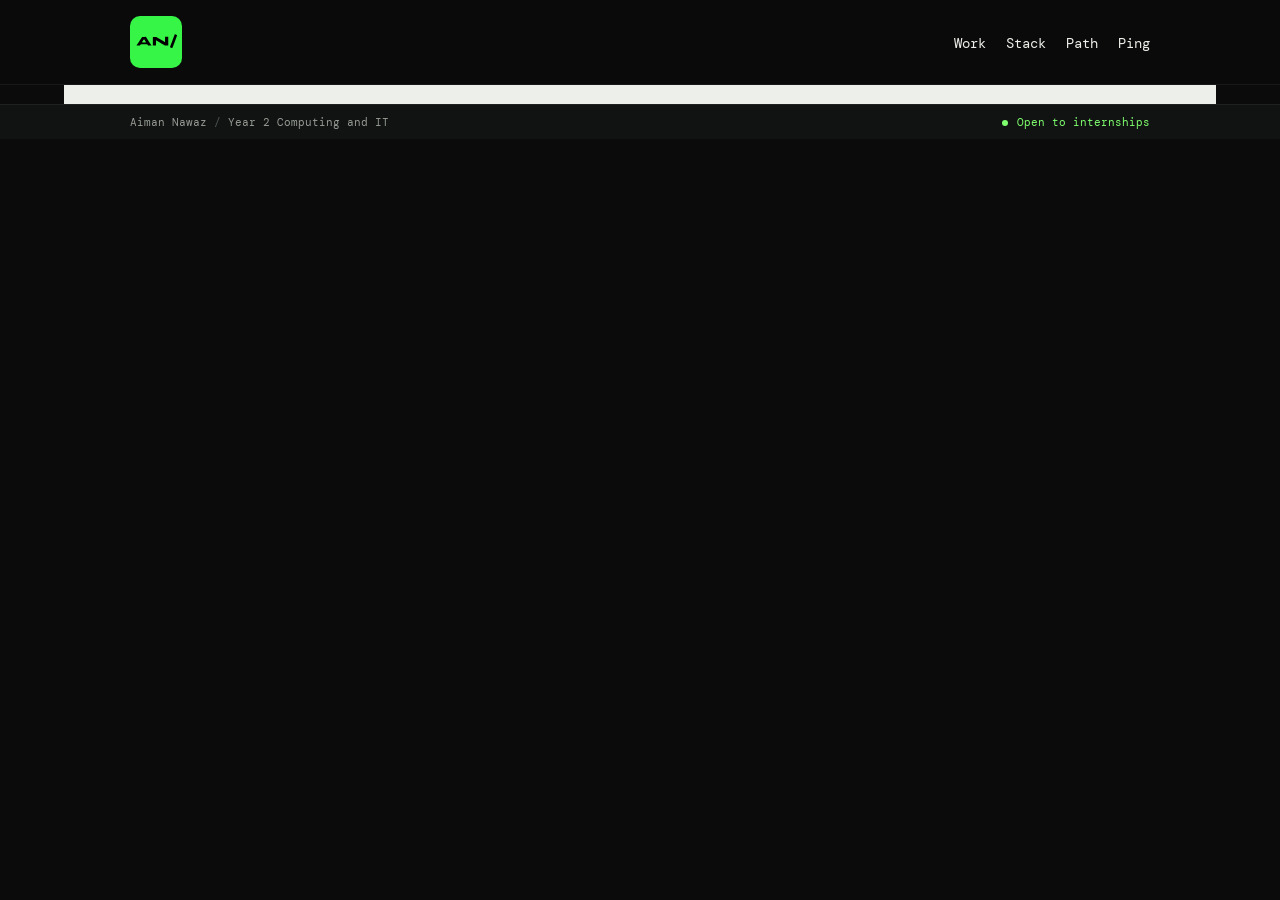
==== index.html @ c7133b9f "Corrected index footer information" ====
<!-- This is my main HTML file for my digital portfolio. I 
will be adding various sections and content to showcase my 
work and skills as a web developer. -->

<!DOCTYPE html>
<html lang="en">
<head>
    <meta charset="UTF-8">
    <meta name="viewport" content="width=device-width, initial-scale=1.0">
    <meta name="language" content="English">
    <title>Aiman's Portfolio</title>

    <!-- Link to the CSS file -->
    <link rel="stylesheet" href="css/style.css">

    <!-- Link to the favicon -->
    <link rel="icon" type="image/x-icon" href="images/favicon.ico">

    <!-- Link to the Google Fonts (Syne)-->
    <link rel="preconnect" href="https://fonts.googleapis.com">
    <link rel="preconnect" href="https://fonts.gstatic.com" crossorigin>
    <link href="https://fonts.googleapis.com/css2?family=Syne:wght@400..800&display=swap" rel="stylesheet">

    <link rel="preconnect" href="https://fonts.googleapis.com">
    <link rel="preconnect" href="https://fonts.gstatic.com" crossorigin>
    <link href="https://fonts.googleapis.com/css2?family=DM+Mono:ital,wght@0,300;0,400;0,500;1,300;1,400;1,500&family=Syne:wght@400..800&display=swap" rel="stylesheet">

    <link rel="preconnect" href="https://fonts.googleapis.com">
    <link rel="preconnect" href="https://fonts.gstatic.com" crossorigin>
    <link href="https://fonts.googleapis.com/css2?family=IBM+Plex+Sans:ital,wght@0,100..700;1,100..700&display=swap" rel="stylesheet">

</head>

<!--The body of the project starts from here-->
<body>

    <section class="background-design">
     <!--This includes the background design-->
    </section>

    <header>
        <nav>
            <img class="logo" src="images/logo.svg" alt="logo">
            <ul class="nav-links">
                <li><a href="#">Work</a></li>
                <li><a href="#">Stack</a></li>
                <li><a href="#">Path</a></li>
                <li><a href="#">Ping</a></li>
            </ul>
        </nav>
    </header>


    <div class="content-box">
h
        <main>
            <article>
                <section>

                </section>
            </article>
        </main>
    </div>

    <footer class="footer-main">
        <p class="footer-text">Aiman Nawaz <span class="separator">/</span> Year 2 Computing and IT </p>
        <span class="footer-status">
             <span class="footer-dot"></span>
             Open to internships
        </span>
    </footer>

</body>

</html>
---- css/style.css ----
/*This is my main CSS file for my digital portfolio. I will be adding 
various styles and layouts to enhance the visual appeal of my portfolio 
website. */

body{
    margin: 0;
    font-family: "Syne", sans-serif;
    font-optical-sizing: auto;
    font-weight: bold;
    font-style: normal;
    background-color: #0A0B0A;
    color: #EDEFEA;
}

/* -- The below content is for navigation bar -- */
header{
    position: sticky;
    top: 0;
    z-index: 10;
}

nav{
    display: flex;
    justify-content: space-between;
    align-items: center;
    padding: 16px 130px;
    background-color: rgba(10, 11, 10, 0.6);
    backdrop-filter: blur(12px);
    border-bottom: 1px solid rgba(255, 255, 255, 0.06);
}
.logo{
    width: 52px;
    border-radius: 10px;
}
.nav-links{
    display: flex;
    justify-content: center;
    gap: 20px;
    list-style: none;
    margin: 0;
    padding: 0;
}
.nav-links a{
    text-decoration: none;
    color: #EDEFEA;
    font-family: "DM Mono", monospace;
    font-size: 14px;
    font-weight: 400;
    transition: color 0.2s ease;
}
.nav-links a:active{
    color: #7FFF6E;
}



/* -- The below content is for background grid design -- */
.background-design{
    position: fixed;
    inset: 0;
    z-index: -1;
    pointer-events: none;
    background-image:
        radial-gradient(transparent 55%),
        linear-gradient(to bottom, rgba(255, 255, 255, 0.04) 1px, transparent 1px),
        linear-gradient(to right, rgba(255, 255, 255, 0.04) 1px, transparent 1px);
    background-size: 100% 100%, 48px 48px, 48px 48px;
}

/* -- Below code is for the content box -- */
.content-box {
    max-width: 1152px;
    margin: 0 auto;
    background-color: #EDEFEA;
}

/* --The Maintenance Page content is below this -- */

body.maintenance-page{
    min-height: 100vh;
    display: flex;
    flex-direction: column;
}

.main-box {
    padding: 20px;
    margin: 100px auto;
    line-height: 1;
    width: 100%;
    max-width: 640px;
    box-sizing: border-box;
}
.badge-pill {
    color: #E3C77E;
    background: rgba(227,199,126,.08);
    border: 1px solid rgba(227,199,126,.08);
    border-radius: 999px;
    padding: 0 12px;
    height: 30px;
    font-family: "DM Mono", monospace;
    font-weight: 12;
    font-size: 12px;
    display: inline-flex;
    justify-content: center;
    align-items: center;
}
.badge-dot {
    width: 10px;
    height: 10px;
    border-radius: 50%;
    background-color: #E3C77E;
    margin-right: 8px;
}
.maintenance-message {
    font-size: clamp(40px, 8vw, 80px);
    font-weight: 800;
    margin-bottom: 10px;
    margin-top: 10px;
}
.message-paragraph {
    font-size: 21px;
    opacity: 0.9;
    margin-bottom: 30px;
    font-family: "IBM Plex Sans", sans-serif;
    font-weight: 400;
    font-style: normal;
    max-width: 520px;
}

.maintenance-terminal{
    background-color: #111312;
    border: 1px solid #2A2D2B;
    border-radius: 16px;
    font-family: "DM Mono", monospace;
    font-size: 14px;
    font-weight: 400;
    line-height: 1.5;
}
.maintenance-terminal-top{
    display: flex;
    padding: 12px 16px;
    align-items: center;
    gap: 10px;
    color: #959B94;
}

.circle-terminal-btns{
    display: flex;
}
.circle-left{
    width: 10px;
    height: 10px;
    border-radius: 50%;
    background-color: #959B94;
    margin-left: 1px;
}
.circle-center{
    width: 10px;
    height: 10px;
    border-radius: 50%;
    background-color: #959B94;
    margin-left: 8px;
}
.circle-right{
    width: 10px;
    height: 10px;
    border-radius: 50%;
    background-color: #E3C77E;
    margin-left: 8px;
}
.maintenance-terminal-body{
    padding: 14px 16px;
    border-top: 1px solid #2A2D2B;
    line-height: 1.7;
    overflow-x: auto;
    white-space: nowrap;
}
span.green{
    color: #7FFF6E;
}
span.amber{
    color: #E3C77E;
}
span.links-title{
    display: flex;
    padding: 20px 0;
    font-weight: normal;
    font-size: 12px;
    color: #959B94;
}
.links {
    display: flex;
    flex-wrap: wrap;
    gap: 5px;
    padding: 0;
    font-family: "IBM Plex Sans", sans-serif;
    font-weight: 250;
    font-style: normal;
    max-width: 520px;
}
.btn {
    display: flex;
    align-items: center;
    text-decoration: none;
    color: white;
    border: 1px solid #343A35;
    padding: 12px 22px;
    border-radius: 8px;
    transition: all 0.3s ease;
}
.email-btn {
    text-decoration: none;
    background-color: #7FFF6E;
    color: #111312;
    border: 1px solid #343A35;
    padding: 19px 25px;
    border-radius: 8px;
    transition: all 0.3s ease;
    font-weight: bold;
}
.btn:hover {
    color: #7FFF6E;
}



/* -- The below script is for footer -- */
.footer-main{
    display: flex;
    justify-content: space-between;
    align-items: center;
    background-color: #111312;
    color: #959B94;
    padding: 2px 130px;
    height: auto;
    min-height: 30px;
    margin-top: auto;
    border-top: 1px solid rgba(255, 255, 255, 0.06)
}
.footer-text{
    font-size: 11px;
    font-family: "DM Mono", sans-serif;
    font-weight: normal;
    margin: 0;
    white-space: nowrap;
}
span.separator{
    color: #4D544E;
}
span.footer-status{
    color: #7FFF6E;
    font-size: 11px;
    font-family: "DM Mono", sans-serif;
    font-weight: normal;
    white-space: nowrap;
}
span.footer-dot{
    display: inline-block;
    width: 6px;
    height: 6px;
    border-radius: 50%;
    background-color: #7FFF6E;
    margin-right: 2px;
}

span.footer-maintenance-status{
    color: #E3C77E;
    font-size: 11px;
    font-family: "DM Mono", sans-serif;
    font-weight: normal;
    white-space: nowrap;
}
span.footer-maintenance-dot{
    display: inline-block;
    width: 6px;
    height: 6px;
    border-radius: 50%;
    background-color: #E3C77E;
    margin-right: 2px;
}



/* -- Tablet -- */
@media (max-width: 900px){
    nav,
    .footer-main{
        padding-left: 40px;
        padding-right: 40px;
    }
}

/* -- Mobile -- */
@media (max-width: 600px){
    nav{
        padding-left: 20px;
        padding-right: 20px;
    }
    .footer-main{
        padding: 10px 20px;
        gap: 12px;
    }
    .main-box{
        padding: 20px;
    }
    .message-paragraph{
        font-size: 17px;
    }
    body.maintenance-page{
        margin: 0;
        padding: 0;
    }
}
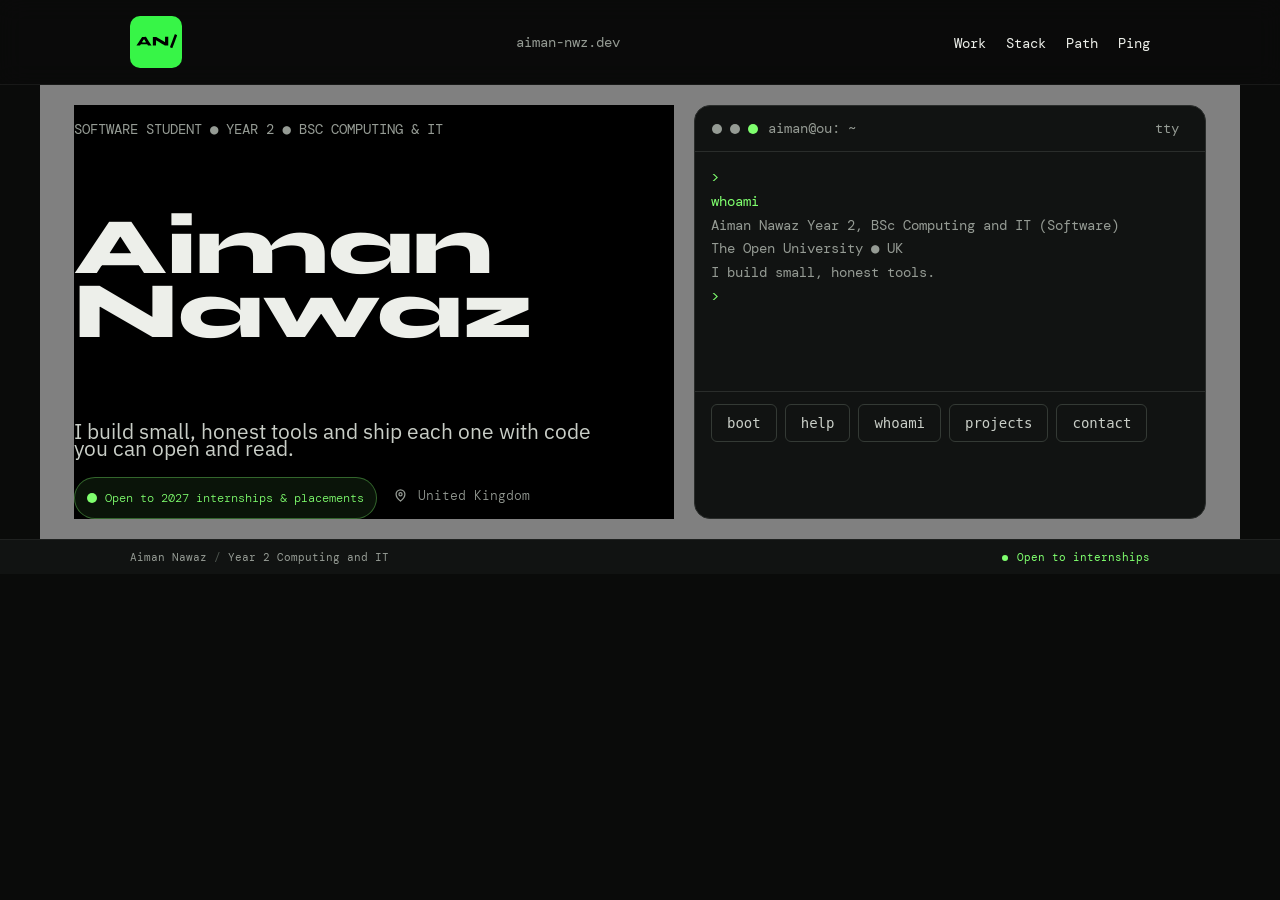
==== commit f86dbbd5: "added new features in index page" ====
--- a/index.html
+++ b/index.html
@@ -41,6 +41,7 @@
     <header>
         <nav>
             <img class="logo" src="images/logo.svg" alt="logo">
+            <span class="site-name">aiman-nwz.dev</span>
             <ul class="nav-links">
                 <li><a href="#">Work</a></li>
                 <li><a href="#">Stack</a></li>
@@ -52,12 +53,55 @@
 
 
     <div class="content-box">
-h
         <main>
             <article>
-                <section>
 
+                <section class="main-information">
+                    <h4>SOFTWARE STUDENT &#9679; YEAR 2 &#9679; BSC COMPUTING & IT</h4>
+                    <h1>Aiman Nawaz</h1>
+                    <p>I build small, honest tools and ship each one with code you can open and read.</p>
+
+                    <div class="index-message-card">
+                        <div class="index-badge-pill">
+                            <span class="index-badge-dot"></span>
+                            Open to 2027 internships & placements
+                        </div>
+                        <div class="index-location">
+                            <img src="images/location.svg" alt="location" width="15" height="15"> United Kingdom
+                        </div>
+                    </div>
                 </section>
+
+
+                <section class="index-terminal">
+                    <div class="index-terminal-top">
+                        <div class="circle-terminal-btns">
+                            <span class="circle-left"></span>
+                            <span class="circle-center"></span>
+                            <span class="circle-green-right"></span>
+                        </div>
+                        <span class="terminal title">aiman@ou: ~</span>
+                        <span class="terminal-text-right">tty </span>
+                    </div>
+                    <div class="index-terminal-body">
+                        <span class="green">> </span><br>
+                        <span class="green">whoami<br></span>
+                        Aiman Nawaz
+                        Year 2, BSc Computing and IT (Software)<br>
+                        The Open University &#9679; UK<br>
+                        I build small, honest tools.<br>
+                        <span class="green">> </span><br>
+                    </div>
+                    <div class="index-terminal-bottom">
+                        <div class="terminal-bottom-btns">
+                            <button class="terminal-button">boot</button>
+                            <button class="terminal-button">help</button>
+                            <button class="terminal-button">whoami</button>
+                            <button class="terminal-button">projects</button>
+                            <button class="terminal-button">contact</button>
+                        </div>
+                </section>
+
             </article>
         </main>
     </div>
--- a/css/style.css
+++ b/css/style.css
@@ -31,6 +31,14 @@
 .logo{
     width: 52px;
     border-radius: 10px;
+}
+span.site-name{
+    padding-left: 0;
+    margin: 0;
+    font-family: "DM Mono", monospace;
+    font-size: 14px;
+    font-weight: 400;
+    color: #959B94;
 }
 .nav-links{
     display: flex;
@@ -67,12 +75,168 @@
     background-size: 100% 100%, 48px 48px, 48px 48px;
 }
 
-/* -- Below code is for the content box -- */
+/* -- Below code is for the index page -- */
 .content-box {
+    display: flex;
+    flex-direction: row;
     max-width: 1152px;
+    padding: 10px 24px;
     margin: 0 auto;
-    background-color: #EDEFEA;
-}
+    background-color: grey;
+}
+article{
+    display: flex;
+    padding: 10px;
+    gap: 20px;
+}
+.main-information{
+    display: inline-block;
+    background-color: black;
+    line-height: 0.8;
+    max-width: 600px;
+}
+.main-information h4{
+    font-family: "DM Mono", monospace;
+    font-size: 14px;
+    font-weight: 400;
+    color: #959B94;
+}
+.main-information h1{
+    font-family: "Syne", sans-serif;
+    font-optical-sizing: auto;
+    font-size: 80px;
+    font-weight: 800;
+    gap: 2px;
+    color: #EDEFEA;
+}
+.main-information p{
+    font-family: "IBM Plex Sans", sans-serif;
+    font-size: 21px;
+    font-weight: 400;
+    max-width: 520px;
+    color: #C9CEC7;
+}
+.index-badge-pill {
+    color: #7FFF6E;
+    background: rgba(127,255,110,.08);
+    border: 1px solid rgba(127,255,110,.35);
+    border-radius: 999px;
+    padding: 5px 12px;
+    height: 30px;
+    font-family: "DM Mono", monospace;
+    font-weight: 12;
+    font-size: 12px;
+    display: inline-flex;
+    justify-content: center;
+    align-items: center;
+}
+.index-badge-dot {
+    width: 10px;
+    height: 10px;
+    border-radius: 50%;
+    background-color: #7FFF6E;
+    margin-right: 8px;
+}
+.index-location{
+    color: #959B94;
+    font-family: "DM Mono", monospace;
+    padding: 0 12px;
+    font-weight: 12;
+    font-size: 13px;
+    display: inline-flex;
+    justify-content: center;
+    align-items: center;
+    gap: 10px;
+}
+
+
+
+/* Right hand Terminal code*/
+.index-terminal{
+    display: inline-block;
+    background-color: #111312;
+    border: 1px solid #2A2D2B;
+    border-radius: 16px;
+    font-family: "DM Mono", monospace;
+    font-size: 14px;
+    font-weight: 400;
+    line-height: 1.5;
+    width: 650px;
+}
+.index-terminal-top{
+    display: flex;
+    padding: 12px 16px;
+    align-items: center;
+    gap: 10px;
+    color: #959B94;
+}
+span.terminal-text-right{
+    display: flex;
+    padding: 0 10px;
+    margin-left: auto;
+    white-space: nowrap;
+}
+.circle-terminal-btns{
+    display: flex;
+}
+.circle-left{
+    width: 10px;
+    height: 10px;
+    border-radius: 50%;
+    background-color: #959B94;
+    margin-left: 1px;
+}
+.circle-center{
+    width: 10px;
+    height: 10px;
+    border-radius: 50%;
+    background-color: #959B94;
+    margin-left: 8px;
+}
+.circle-green-right{
+    width: 10px;
+    height: 10px;
+    border-radius: 50%;
+    background-color: #7FFF6E;
+    margin-left: 8px;
+}
+.index-terminal-body{
+    padding: 14px 16px;
+    padding-bottom: 82px;
+    border-top: 1px solid #2A2D2B;
+    line-height: 1.7;
+    color: #959B94;
+    font-size: 14px;
+}
+span.green{
+    color: #7FFF6E;
+}
+.index-terminal-bottom{
+    display: flex;
+    padding: 12px 16px;
+    align-items: center;
+    color: #959B94;
+    border-top: 1px solid #2A2D2B;
+}
+.terminal-button{
+    font-family: "IBM Plex Mono", monospace;
+    border: 1px solid #343A35;
+    color: #C9CEC7;
+    border-radius: 6px;
+    text-decoration: none;
+    cursor: pointer;
+    padding: 10px 15px;
+    background-color: transparent;
+    margin: 0;
+    font-size: 14px;
+}
+.terminal-button:active{
+    color: #0A0B0A;
+    background-color: #7FFF6E;
+}
+
+
+
 
 /* --The Maintenance Page content is below this -- */
 
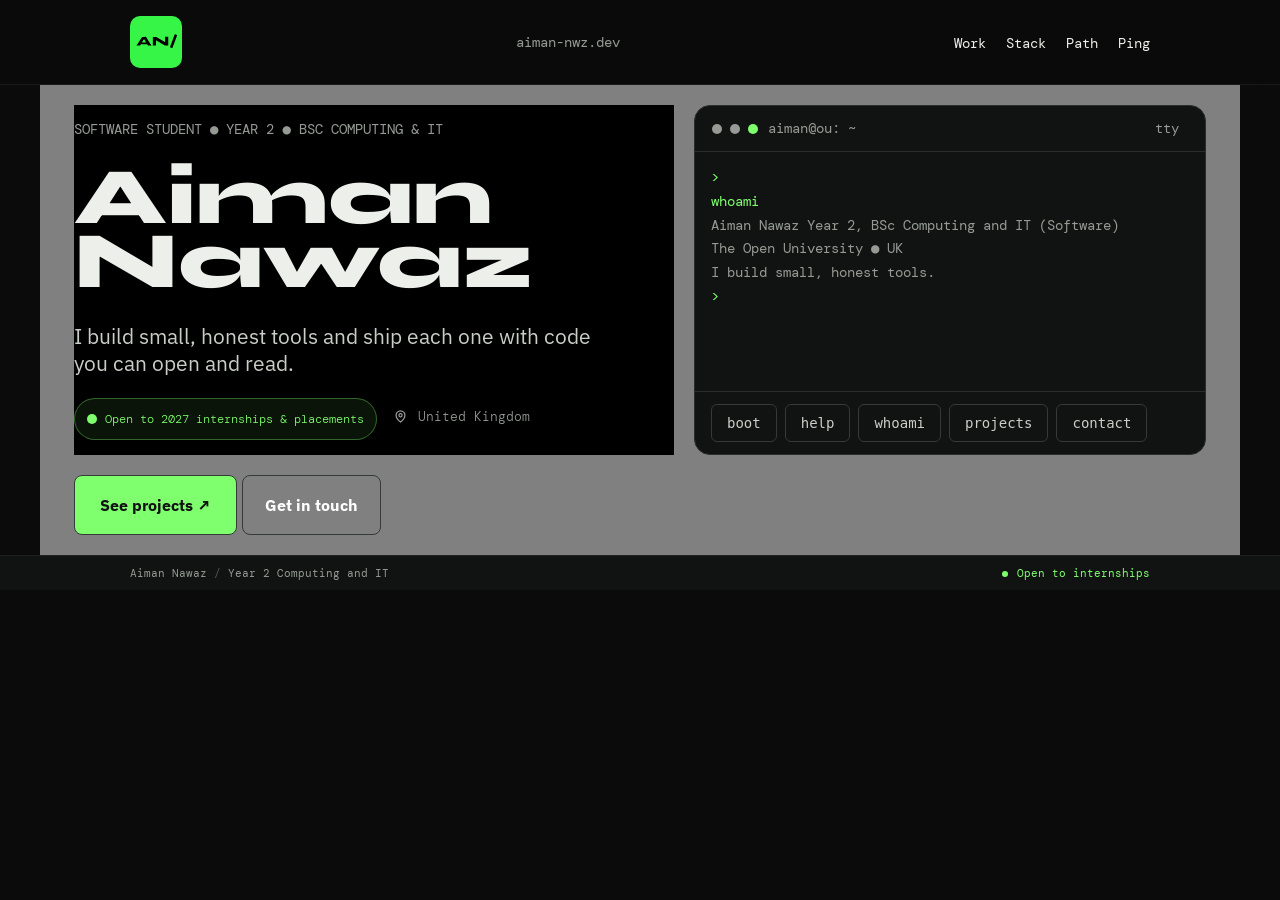
==== commit fae671d9: "added buttons in the index page" ====
--- a/index.html
+++ b/index.html
@@ -101,8 +101,20 @@
                             <button class="terminal-button">contact</button>
                         </div>
                 </section>
+            </article>
 
+            <article class="main-information-2">
+                <section class="main-information-links">
+                    <div class="links">
+                        <a href="#" class="email-btn">See projects ↗</a>
+                        <a href="#" class="btn"><b>Get in touch </b></a>
+                    </div>
+                </section>
+                <section class="main-information-learning">
+
+                </section>
             </article>
+
         </main>
     </div>
 
--- a/css/style.css
+++ b/css/style.css
@@ -108,10 +108,12 @@
     font-weight: 800;
     gap: 2px;
     color: #EDEFEA;
+    margin: 30px 0;
 }
 .main-information p{
     font-family: "IBM Plex Sans", sans-serif;
     font-size: 21px;
+    line-height: 1.3;
     font-weight: 400;
     max-width: 520px;
     color: #C9CEC7;
@@ -361,6 +363,7 @@
     font-weight: 250;
     font-style: normal;
     max-width: 520px;
+    cursor: pointer;
 }
 .btn {
     display: flex;
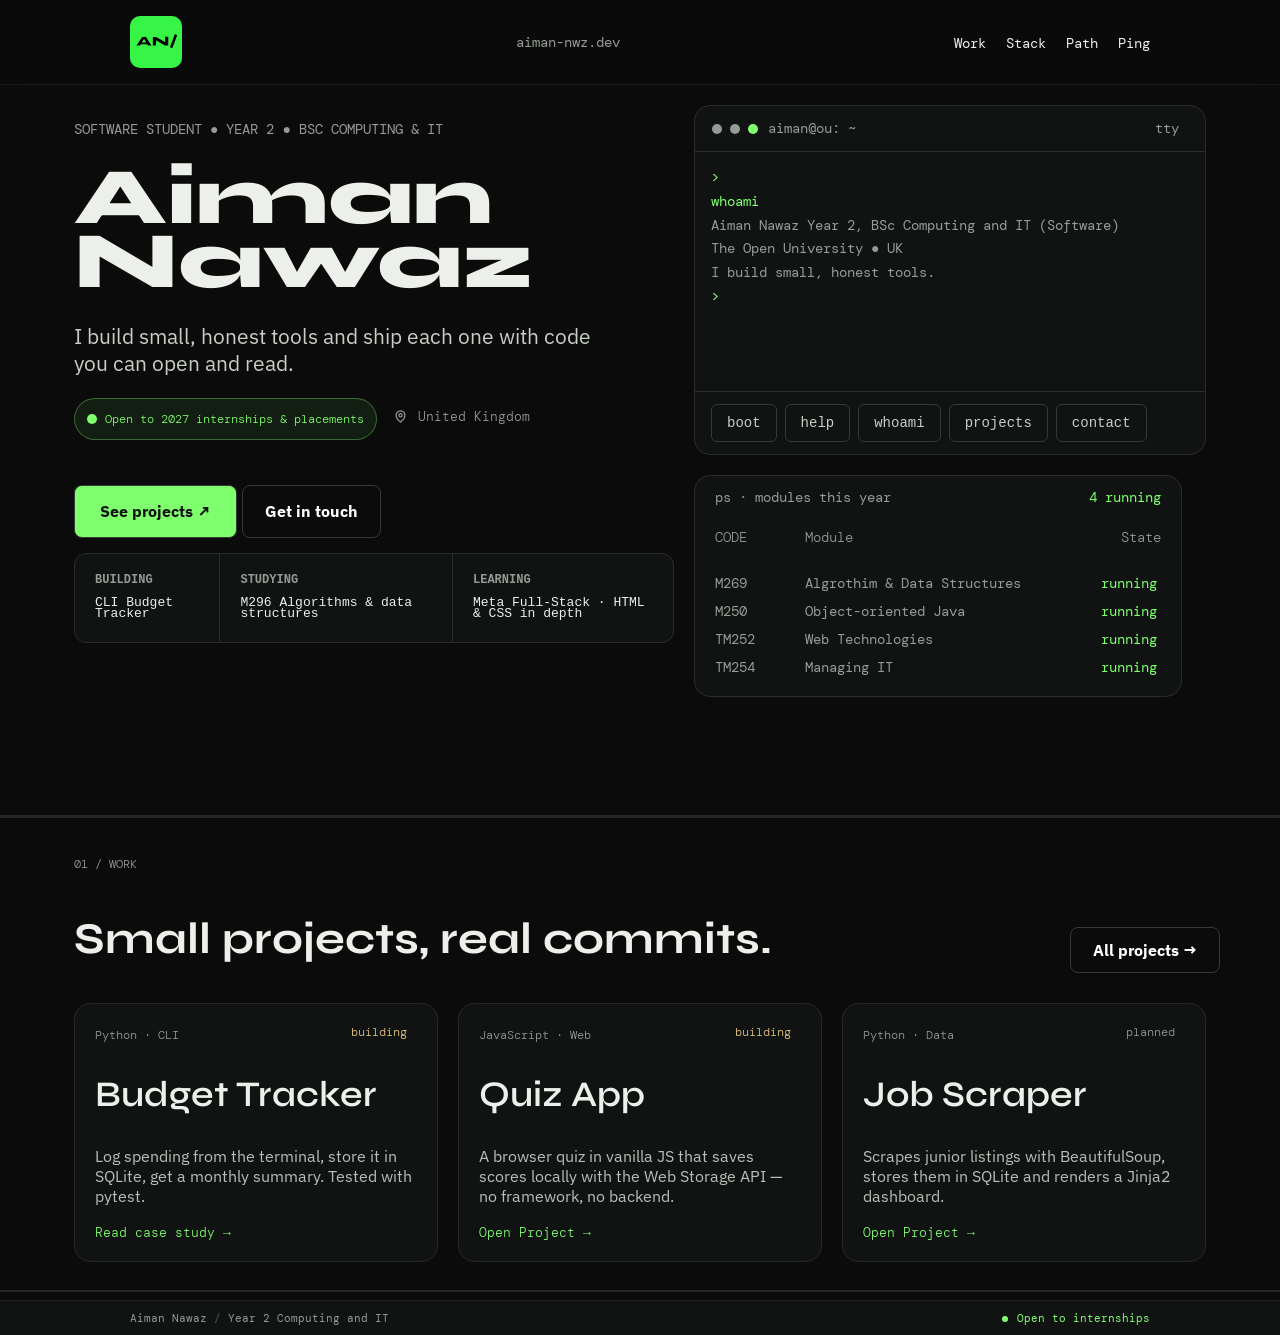
==== commit c4f1d75f: "added work section in the index page" ====
--- a/index.html
+++ b/index.html
@@ -43,17 +43,17 @@
             <img class="logo" src="images/logo.svg" alt="logo">
             <span class="site-name">aiman-nwz.dev</span>
             <ul class="nav-links">
-                <li><a href="#">Work</a></li>
-                <li><a href="#">Stack</a></li>
-                <li><a href="#">Path</a></li>
-                <li><a href="#">Ping</a></li>
+                <li><a href="#Work">Work</a></li>
+                <li><a href="#Stack & Path">Stack</a></li>
+                <li><a href="#Stack & Path">Path</a></li>
+                <li><a href="#Ping">Ping</a></li>
             </ul>
         </nav>
     </header>
 
 
-    <div class="content-box">
-        <main>
+    <main>
+        <div class="content-box">
             <article>
 
                 <section class="main-information">
@@ -100,23 +100,124 @@
                             <button class="terminal-button">projects</button>
                             <button class="terminal-button">contact</button>
                         </div>
-                </section>
-            </article>
-
-            <article class="main-information-2">
-                <section class="main-information-links">
+                    </div>
+                </section>
+            </article>
+
+            <article class="main-article-2">
+                <section class="main-information-2">
+                    <section class="main-information-links">
+                        <div class="links">
+                            <a href="#" class="email-btn">See projects ↗</a>
+                            <a href="#" class="btn"><b>Get in touch </b></a>
+                        </div>
+                    </section>
+                    <section class="main-information-learning">
+                        <div class="learning-sub-heading">
+                            <h3>BUILDING</h3>
+                            <p>CLI Budget Tracker</p>
+                        </div>
+                        <div class="learning-sub-heading">
+                            <h3>STUDYING</h3>
+                            <p>M296 Algorithms & data structures</p>
+                        </div>
+                        <div class="learning-sub-heading-last">
+                            <h3>LEARNING</h3>
+                            <p>Meta Full-Stack &#183; HTML & CSS in depth</p>
+                        </div>
+                    </section>
+                </section>
+
+                <section class="index-study-terminal">
+                    <div class="study-terminal-top">
+                        <span class="terminal-text-left">ps &#183; modules this year</span>
+                        <span class="terminal-text-right">4 running</span><br>
+                    </div>
+                    <div class="study-terminal-body">
+                        <ul>
+                            <h4>CODE</h4>
+                            <li>M269</li>
+                            <li>M250</li>
+                            <li>TM252</li>
+                            <li>TM254</li>
+                        </ul>
+                        <ul>
+                            <h4>Module</h4>
+                            <li>Algrothim & Data Structures</li>
+                            <li>Object-oriented Java</li>
+                            <li>Web Technologies</li>
+                            <li>Managing IT</li>
+                        </ul>
+                        <ul class="study-terminal-state">
+                            <h4>State</h4>
+                            <li class="terminal-text-right">running</li>
+                            <li class="terminal-text-right">running</li>
+                            <li class="terminal-text-right">running</li>
+                            <li class="terminal-text-right">running</li>
+                        </ul>
+                    </div>
+                </section>
+            </article>
+        </div>
+
+    <hr>
+
+        <div class="content-box">
+            <section id="Work" class="work-heading">
+                <h2>01 / WORK</h2>
+            </section>
+
+            <article class="main-work">
+                <h1>Small projects, real commits.</h1>
+
+                <section class="work-project-links">
                     <div class="links">
-                        <a href="#" class="email-btn">See projects ↗</a>
-                        <a href="#" class="btn"><b>Get in touch </b></a>
-                    </div>
-                </section>
-                <section class="main-information-learning">
-
-                </section>
-            </article>
-
-        </main>
-    </div>
+                        <a href="#" class="btn"><b>All projects →</b></a>
+                    </div>
+                </section>
+            </article>
+
+            <article class="work-cards">
+                <section class="project-card">
+                    <span class="card-text-left">Python &#183; CLI</span>
+                    <span class="card-text-right">building</span><br>
+                    <h2>Budget Tracker</h2>
+                    <p>Log spending from the terminal, store it in
+                        SQLite, get a monthly summary. Tested with
+                        pytest.
+                    </p>
+                    <span class="card-link"><a href="#">Read case study →</a></span>
+                </section>
+
+                <section class="project-card">
+                    <span class="card-text-left">JavaScript &#183; Web</span>
+                    <span class="card-text-right">building</span><br>
+                    <h2>Quiz App</h2>
+                    <p>A browser quiz in vanilla JS that saves scores
+                        locally with the Web Storage API — no
+                        framework, no backend.
+                    </p>
+                    <span class="card-link"><a href="#">Open Project →</a></span>
+                </section>
+
+                <section class="project-card">
+                    <span class="card-text-left">Python &#183; Data</span>
+                    <span class="card-text-right-planned">planned</span><br>
+                    <h2>Job Scraper</h2>
+                    <p>Scrapes junior listings with BeautifulSoup,
+                        stores them in SQLite and renders a Jinja2
+                        dashboard.
+                    </p>
+                    <span class="card-link"><a href="#">Open Project →</a></span>
+                </section>
+
+            </article>
+        </div>
+
+        <hr>
+
+
+    </main>
 
     <footer class="footer-main">
         <p class="footer-text">Aiman Nawaz <span class="separator">/</span> Year 2 Computing and IT </p>
--- a/css/style.css
+++ b/css/style.css
@@ -10,6 +10,19 @@
     font-style: normal;
     background-color: #0A0B0A;
     color: #EDEFEA;
+}
+main{
+    display: flex;
+    flex-direction: column;
+}
+hr{
+    width: 100vw;
+    background-color: #242825;
+    height: 2.5px;
+    bottom: 0;
+    left: 10px;
+    right: 10px;
+    border: none;
 }
 
 /* -- The below content is for navigation bar -- */
@@ -77,12 +90,12 @@
 
 /* -- Below code is for the index page -- */
 .content-box {
-    display: flex;
+    display: inline-block;
     flex-direction: row;
     max-width: 1152px;
     padding: 10px 24px;
     margin: 0 auto;
-    background-color: grey;
+    background-color: ;
 }
 article{
     display: flex;
@@ -91,7 +104,6 @@
 }
 .main-information{
     display: inline-block;
-    background-color: black;
     line-height: 0.8;
     max-width: 600px;
 }
@@ -150,8 +162,6 @@
     align-items: center;
     gap: 10px;
 }
-
-
 
 /* Right hand Terminal code*/
 .index-terminal{
@@ -237,7 +247,193 @@
     background-color: #7FFF6E;
 }
 
-
+/* This code is for the learning part*/
+.main-article-2{
+    display: flex;
+    flex-direction: row;
+    padding-bottom: 100px;
+}
+.main-information-2{
+    display: inline-block;
+    line-height: 0.8;
+    max-width: 600px;
+    padding: 10px 0;
+    margin-left: 0;
+    gap: 80px;
+}
+.main-information-learning{
+    display: flex;
+    flex-direction: row;
+    align-items: center;
+    max-width: 700px;
+    margin: 15px 0;
+    font-family: "IBM Plex Mono", monospace;
+    font-size: 13px;
+    font-weight: 100;
+    border: 1px solid #2A2D2B;
+    border-radius: 12px;
+    background-color: #111312;
+}
+.main-information-learning h3{
+    color: #959B94;
+    font-size: 12px;
+}
+.learning-sub-heading{
+    border-right: 1px solid #2A2D2B;
+    padding: 10px 20px;
+    max-width: 200px;
+}
+.learning-sub-heading-last{
+    padding: 10px 20px;
+    max-width: 180px;
+}
+.index-study-terminal{
+    display: inline-block;
+    background-color: #111312;
+    border: 1px solid #2A2D2B;
+    border-radius: 16px;
+    font-family: "DM Mono", monospace;
+    font-size: 14px;
+    font-weight: 400;
+    max-width: 650px;
+
+}
+.study-terminal-top{
+    display: flex;
+    padding: 12px 10px;
+    align-items: center;
+    gap: 10px;
+    color: #959B94;
+}
+.index-study-terminal .terminal-text-right{
+    color: #7FFF6E;
+    padding: 0;
+}
+.index-study-terminal .terminal-text-left{
+    padding: 0 10px;
+}
+.study-terminal-body{
+    display: flex;
+    gap: 10px;
+}
+.study-terminal-body ul{
+    display: inline-block;
+    list-style: none;
+    padding: 10px;
+    margin: 0;
+    color: #959B94;
+}
+.study-terminal-body ul li{
+    margin-bottom: 10px;
+    padding: 0 10px;
+    gap: 10px;
+}
+.study-terminal-body ul.study-terminal-state li{
+    padding-left: 40px;
+}
+.study-terminal-body ul.study-terminal-state h4{
+    padding-left: 60px;
+}
+.study-terminal-body ul h4{
+    position: relative;
+    padding: 10px;
+    font-weight: 100;
+    padding-top: 0;
+    margin-top: 0;
+}
+
+/* -- Below is the work section code -- */
+.work-heading{
+    padding: 10px;
+}
+.work-heading h2{
+    font-family: 'DM Mono', monospace;
+    color: #959B94;
+    font-size: 12px;
+    font-weight: 100;
+}
+.main-work{
+    display: flex;
+    padding: 20px 10px;
+    margin: 0;
+    width: 1146px;
+}
+.main-work h1{
+    display: inline-block;
+    font-family: "Syne", sans-serif;
+    color: #EDEFEA;
+    font-size: 44px;
+    padding: 0;
+    margin: 0;
+}
+.work-project-links{
+    display: inline-blocks;
+    margin-left: auto;
+    margin-top: 15px;
+}
+
+.project-card{
+    display: inline-block;
+    background-color: #111312;
+    border-radius: 16px;
+    border: 1px solid #242825;
+    max-width: 380px;
+    padding: 20px;
+}
+span.card-text-left{
+    color: #959B94;
+    font-family: 'DM Mono', monospace;
+    font-size: 12px;
+    font-weight: 100;
+}
+span.card-text-right{
+    display: inline-block;
+    float: right;
+    padding: 0 10px;
+    margin-left: auto;
+    white-space: nowrap;
+    color: #E3C77E;
+    font-family: 'DM Mono', monospace;
+    font-size: 12px;
+    font-weight: 100;
+}
+span.card-text-right-planned{
+    display: inline-block;
+    float: right;
+    padding: 0 10px;
+    margin-left: auto;
+    white-space: nowrap;
+    color: #959B94;
+    font-family: 'DM Mono', monospace;
+    font-size: 12px;
+    font-weight: 100;
+}
+.project-card h2{
+    color: #EDEFEA;
+    font-family: "Syne", sans-serif;
+    font-size: 36px;
+    font-weight: 600;
+}
+.project-card p{
+    color: #B9BEB7;
+    font-family: "IBM Plex Sans", sans-serif;
+    font-size: 16px;
+    font-weight: 400;
+    max-width: 350px;
+}
+span.card-link{
+    display: inline-block;
+    margin-left: auto;
+    white-space: nowrap;
+    color: #7FFF6E;
+    font-family: 'DM Mono', monospace;
+    font-size: 13px;
+    font-weight: 100;
+}
+span.card-link a{
+    text-decoration: none;
+    color: #7FFF6E;
+}
 
 
 /* --The Maintenance Page content is below this -- */
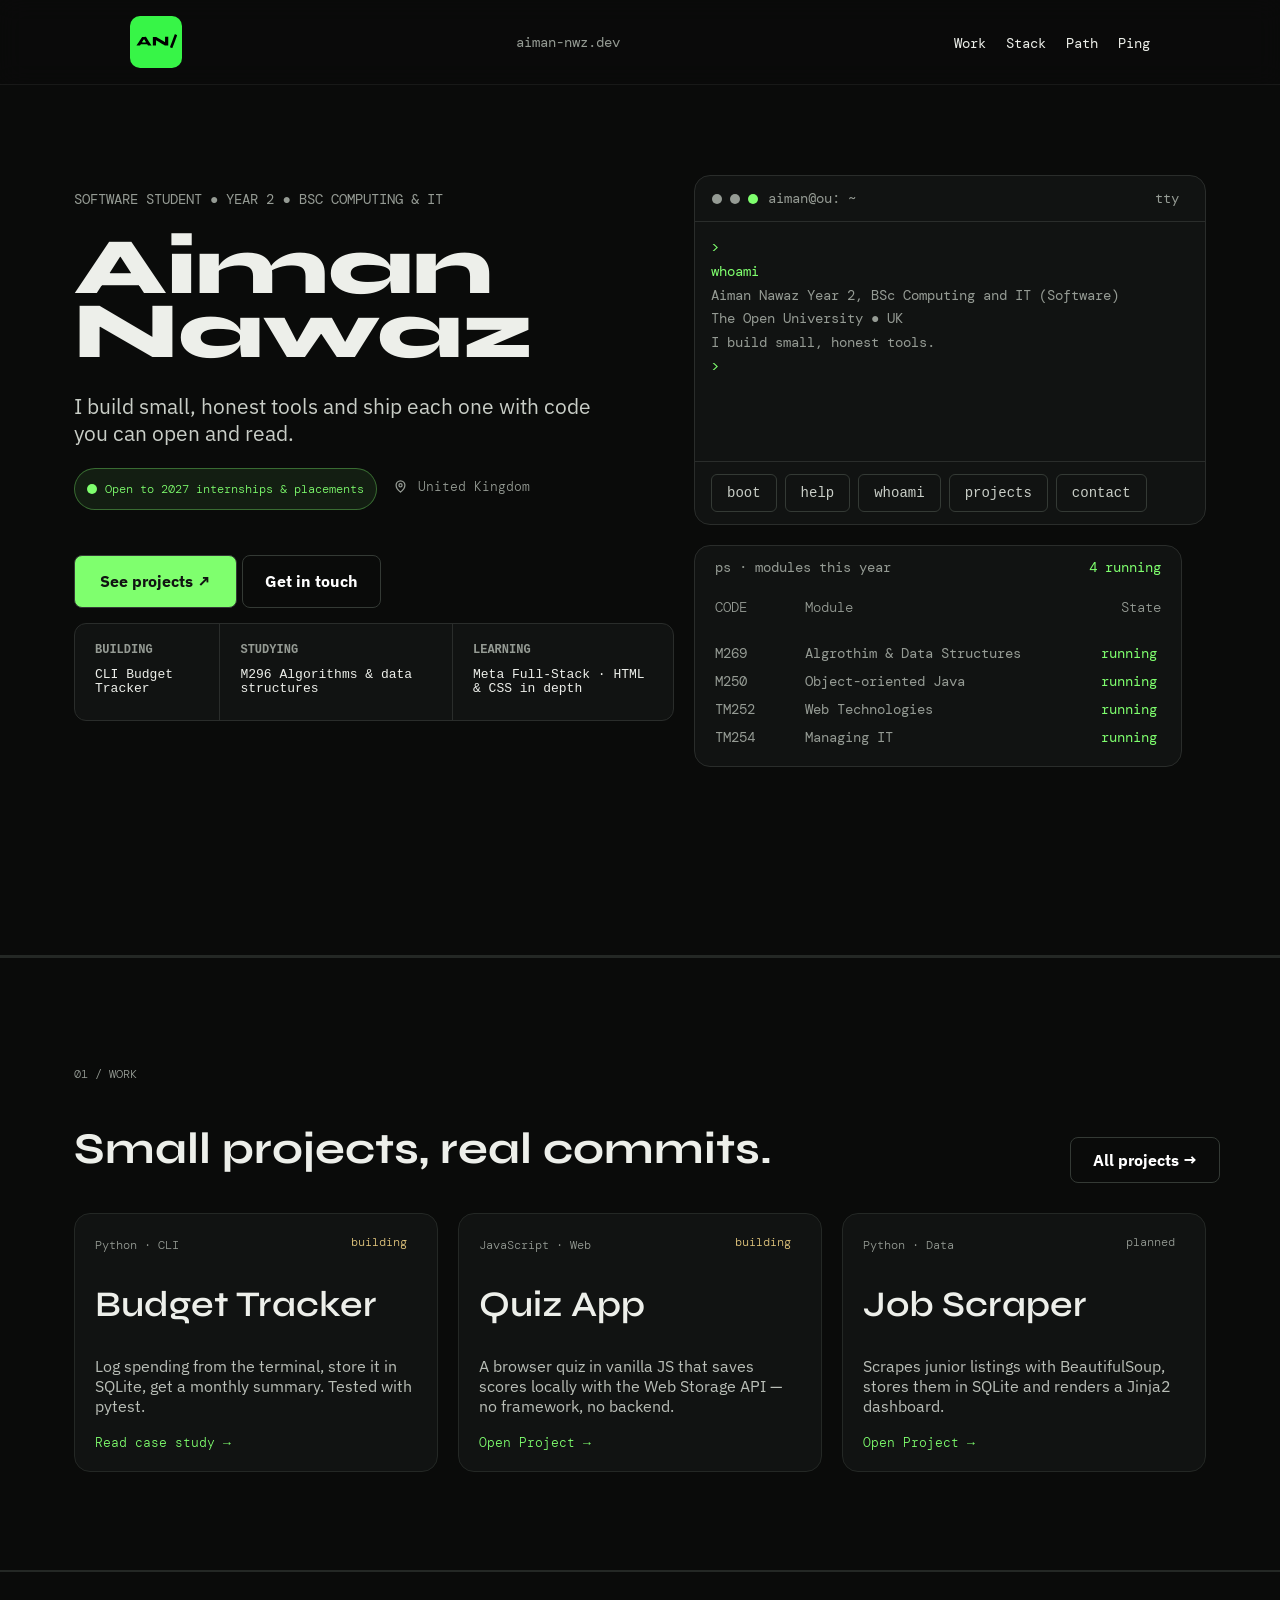
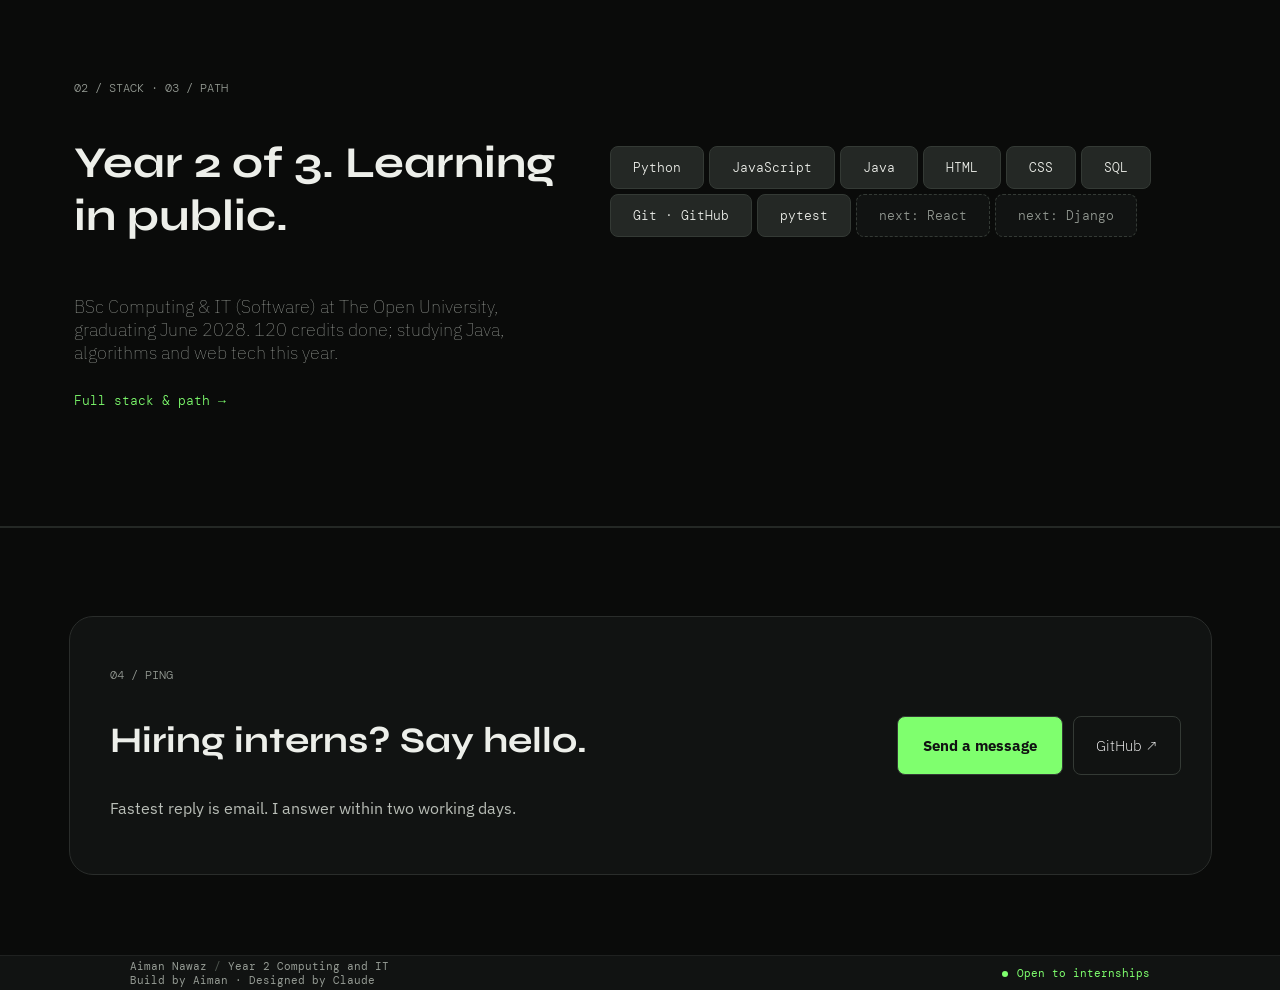
==== commit c84dc1e1: "Completed index page" ====
--- a/index.html
+++ b/index.html
@@ -163,11 +163,11 @@
     <hr>
 
         <div class="content-box">
-            <section id="Work" class="work-heading">
+            <section id="Work" class="index-headings">
                 <h2>01 / WORK</h2>
             </section>
 
-            <article class="main-work">
+            <article class="headings-title">
                 <h1>Small projects, real commits.</h1>
 
                 <section class="work-project-links">
@@ -216,11 +216,67 @@
 
         <hr>
 
+        <div class="content-box">
+            <section id="Stack & Path" class="index-headings">
+                <h2>02 / STACK &#183; 03 / PATH</h2>
+            </section>
+
+            <article class="headings-title">
+                <h1 class="stack-title">Year 2 of 3. Learning
+                    in public.</h1>
+
+                <section class="index-skills-box">
+                    <span class="skills-info">Python</span>
+                    <span class="skills-info">JavaScript</span>
+                    <span class="skills-info">Java</span>
+                    <span class="skills-info">HTML</span>
+                    <span class="skills-info">CSS</span>
+                    <span class="skills-info">SQL</span>
+                    <span class="skills-info">Git &#183; GitHub</span>
+                    <span class="skills-info">pytest</span>
+                    <span class="next-skills-info">next: React</span>
+                    <span class="next-skills-info">next: Django</span>
+                </section>
+            </article>
+
+            <article class="skills-info-paragraph">
+                <p>
+                    BSc Computing & IT (Software) at The Open University,
+                    graduating June 2028. 120 credits done; studying Java,
+                    algorithms and web tech this year. <br><br>
+                    <span class="card-link"><a href="#">Full stack & path →</a></span>
+                </p>
+            </article>
+        </div>
+
+        <hr>
+
+        <div class="content-box">
+            <article class="ping-box">
+                <section id="Ping" class="index-headings">
+                    <h2>04 / PING</h2>
+                    <h1 class="stack-title">Hiring interns? Say hello.</h1>
+                    <p class="ping-paragraph">Fastest reply is email. I answer within two working days.</p>
+                </section>
+                <div class="links">
+                    <a href="mailto:#" class="email-btn">Send a message</a>
+                    <a href="https://github.com/aiman-nwz" class="btn">GitHub ↗</a>
+                </div>
+            </article>
+
+
+        </div>
+
+
+
+
+
 
     </main>
 
     <footer class="footer-main">
-        <p class="footer-text">Aiman Nawaz <span class="separator">/</span> Year 2 Computing and IT </p>
+        <p class="footer-text">Aiman Nawaz <span class="separator">/</span> Year 2 Computing and IT <br>
+        Build by Aiman &#183; Designed by Claude</p>
         <span class="footer-status">
              <span class="footer-dot"></span>
              Open to internships
--- a/css/style.css
+++ b/css/style.css
@@ -16,7 +16,7 @@
     flex-direction: column;
 }
 hr{
-    width: 100vw;
+    width: 100%;
     background-color: #242825;
     height: 2.5px;
     bottom: 0;
@@ -93,9 +93,8 @@
     display: inline-block;
     flex-direction: row;
     max-width: 1152px;
-    padding: 10px 24px;
+    padding: 80px 24px;
     margin: 0 auto;
-    background-color: ;
 }
 article{
     display: flex;
@@ -278,6 +277,9 @@
     color: #959B94;
     font-size: 12px;
 }
+.main-information-learning p{
+    line-height: 1.1;
+}
 .learning-sub-heading{
     border-right: 1px solid #2A2D2B;
     padding: 10px 20px;
@@ -343,22 +345,22 @@
 }
 
 /* -- Below is the work section code -- */
-.work-heading{
+.index-headings{
     padding: 10px;
 }
-.work-heading h2{
+.index-headings h2{
     font-family: 'DM Mono', monospace;
     color: #959B94;
     font-size: 12px;
     font-weight: 100;
 }
-.main-work{
+.headings-title{
     display: flex;
     padding: 20px 10px;
     margin: 0;
     width: 1146px;
 }
-.main-work h1{
+.headings-title h1{
     display: inline-block;
     font-family: "Syne", sans-serif;
     color: #EDEFEA;
@@ -435,6 +437,80 @@
     color: #7FFF6E;
 }
 
+/* -- Below is the code for Stack & Path section -- */
+.stack-title{
+    max-width: 600px;
+}
+
+.index-skills-box{
+    display: flex;
+    flex-wrap: wrap;
+    gap: 5px;
+    padding: 10px;
+    font-family: "DM Mono", regular;
+    font-size: 13px;
+    font-weight: 100;
+    color: #EDEFEA;
+    max-width: 600px;
+}
+.skills-info{
+    display: flex;
+    align-items: center;
+    text-decoration: none;
+    color: #EDEFEA;
+    border: 1px solid #343A35;
+    padding: 12px 22px;
+    border-radius: 8px;
+    transition: all 0.3s ease;
+    background-color: #242825;
+}
+.next-skills-info{
+    display: flex;
+    align-items: center;
+    text-decoration: none;
+    color: #959B94;
+    border: 1px dashed #343A35;
+    padding: 12px 22px;
+    border-radius: 8px;
+    transition: all 0.3s ease;
+    background-color: #111312;
+}
+.skills-info-paragraph{
+    font-family: "IBM Plex Sans";
+    font-size: 18px;
+    font-weight: 100;
+    color: #B9BEB7;
+    max-width: 500px;
+}
+
+/* -- Below is the code for the PING section -- */
+.ping-box{
+    display: flex;
+    flex-direction: row;
+    align-items: center;
+    padding: 30px 30px;
+    gap: 300px;
+    border-radius: 24px;
+    background-color: #111312;
+    border: 1px solid #2A2D2B;
+}
+.ping-paragraph{
+    font-family: "IBM Plex Sans";
+    font-size: 16px;
+    font-weight: 400;
+    color: #B9BEB7;
+}
+.stack-title{
+    font-family: "Syne";
+    font-size: 36px;
+    color: #EDEFEA;
+}
+.ping-box .links{
+    display: flex;
+    gap: 10px;
+    font-size: 15px;
+    margin-left: 0 auto;
+}
 
 /* --The Maintenance Page content is below this -- */
 
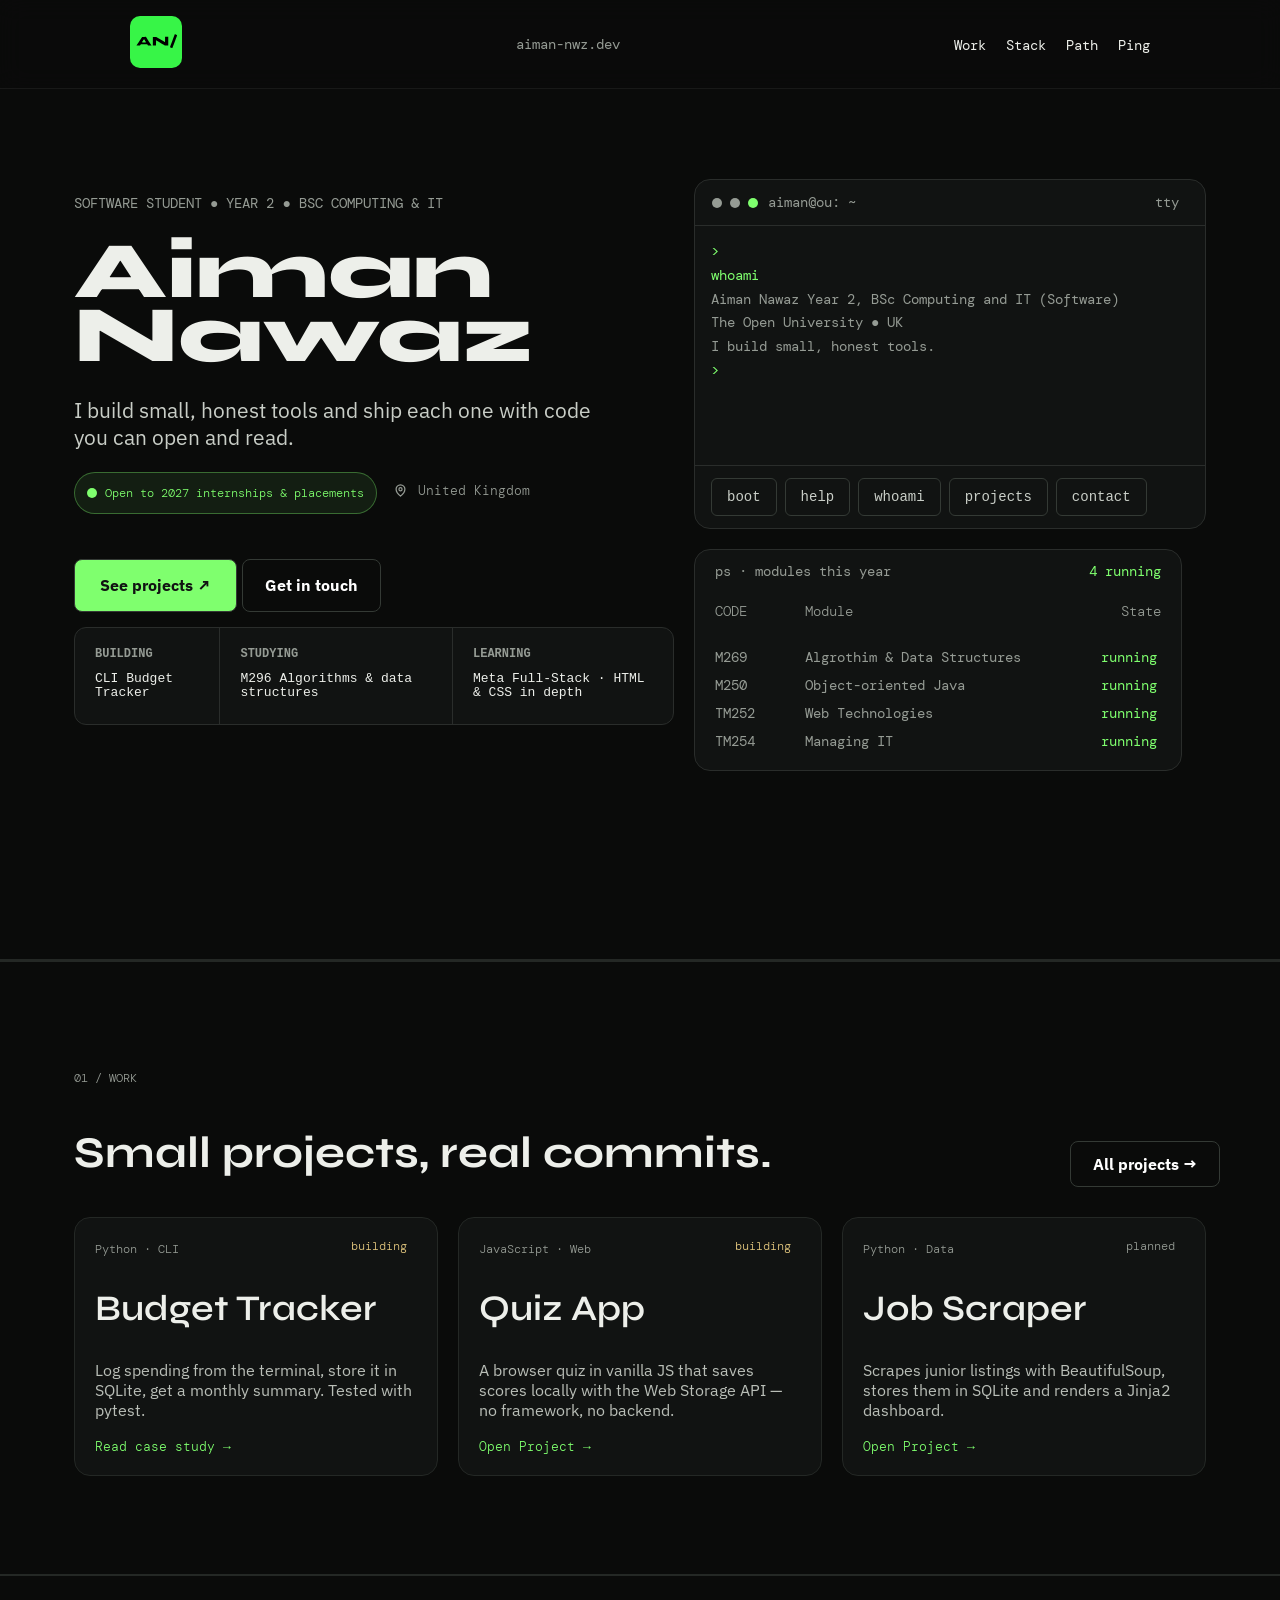
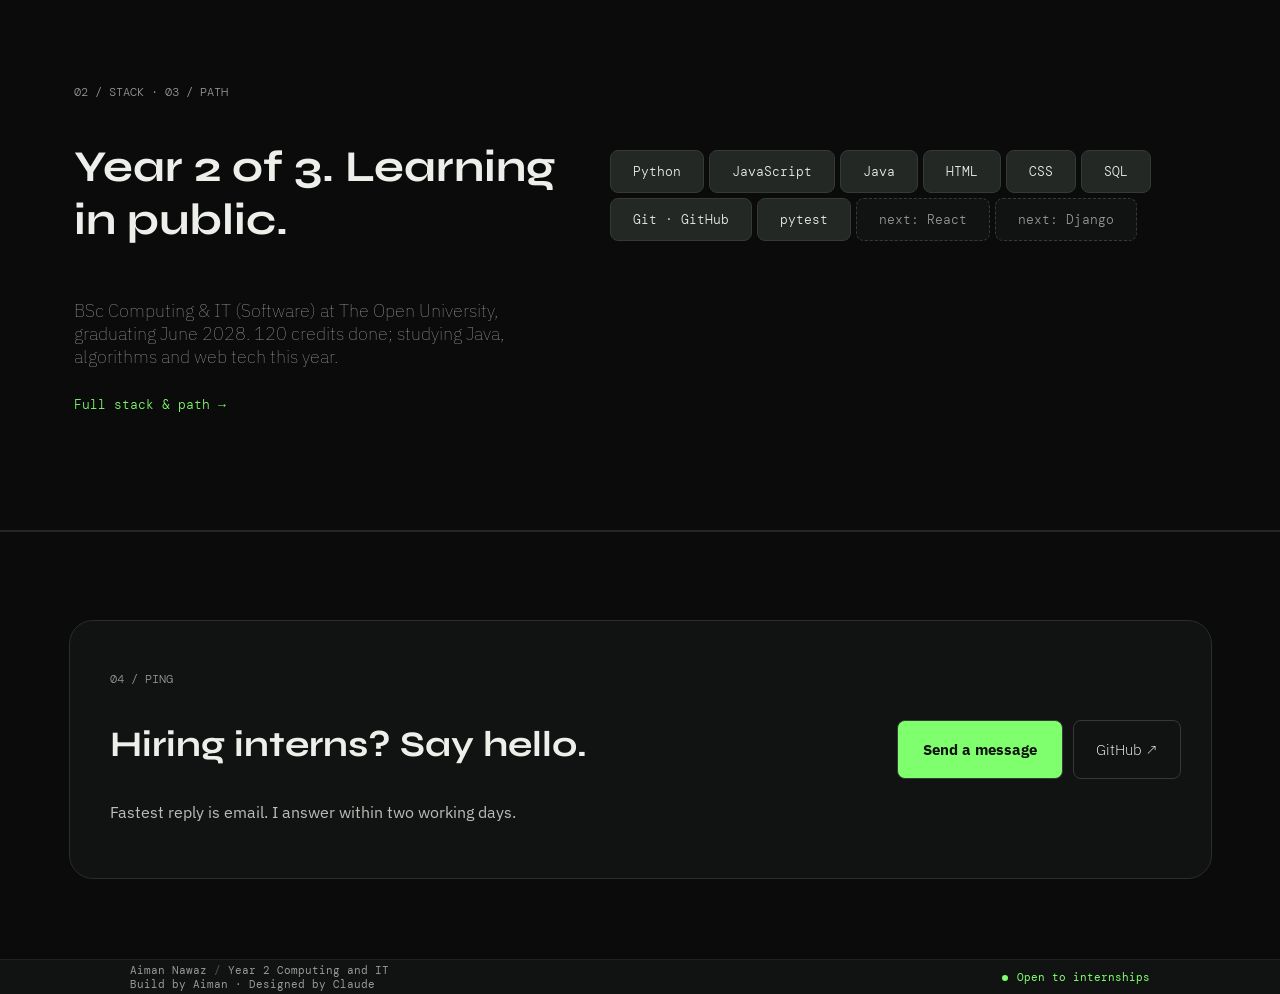
==== commit 3f01202c: "Added contact page which includes contact form" ====
--- a/index.html
+++ b/index.html
@@ -40,7 +40,7 @@
 
     <header>
         <nav>
-            <img class="logo" src="images/logo.svg" alt="logo">
+            <a href="index.html"> <img class="logo" src="images/logo.svg" alt="logo"> </a>
             <span class="site-name">aiman-nwz.dev</span>
             <ul class="nav-links">
                 <li><a href="#Work">Work</a></li>
@@ -109,7 +109,7 @@
                     <section class="main-information-links">
                         <div class="links">
                             <a href="#" class="email-btn">See projects ↗</a>
-                            <a href="#" class="btn"><b>Get in touch </b></a>
+                            <a href="contact.html" class="btn"><b>Get in touch </b></a>
                         </div>
                     </section>
                     <section class="main-information-learning">
@@ -259,7 +259,7 @@
                     <p class="ping-paragraph">Fastest reply is email. I answer within two working days.</p>
                 </section>
                 <div class="links">
-                    <a href="mailto:#" class="email-btn">Send a message</a>
+                    <a href="contact.html" class="email-btn">Send a message</a>
                     <a href="https://github.com/aiman-nwz" class="btn">GitHub ↗</a>
                 </div>
             </article>
--- a/css/style.css
+++ b/css/style.css
@@ -510,6 +510,175 @@
     gap: 10px;
     font-size: 15px;
     margin-left: 0 auto;
+}
+
+/* -- Below is the code for Email confirmation -- */
+.email-confirmation{
+    display: flex;
+    flex-direction: column;
+    max-width: 950px;
+    padding: 50px 10px;
+}
+
+/* -- Below is the code for Contact section -- */
+.contact-page{
+    min-height: 100vh;
+    display: flex;
+    flex-direction: column;
+}
+.contact-headings{
+    padding: 10px;
+}
+.contact-headings h2{
+    font-family: 'DM Mono', monospace;
+    color: #959B94;
+    font-size: 14px;
+    font-weight: 100;
+}
+.contact-headings-title{
+    display: flex;
+    padding: 20px 10px;
+    margin: 0;
+    width: 1146px;
+}
+.contact-headings-title h1{
+    display: inline-block;
+    font-family: "Syne", sans-serif;
+    color: #EDEFEA;
+    font-size: 56px;
+    font-weight: 800;
+    padding: 0;
+    margin: 0;
+}
+.contact-card-left{
+    display: inline-block;
+    max-width: 580px;
+    padding: 20px;
+}
+.card-text-left{
+    font-size: 16px;
+}
+.contact-card-left p{
+    color: #B9BEB7;
+    font-family: "IBM Plex Sans", sans-serif;
+    font-size: 16px;
+    font-weight: 400;
+    width: 500px;
+}
+.contact-project-links{
+    display: inline-blocks;
+    background-color: #111312;
+    border-radius: 12px;
+    border: 1px solid #242825;
+    font-family: "DM Mono", regular;
+    font-size: 14px;
+    font-weight: 100;
+    padding: 4px 18px;
+    margin-left: auto;
+    margin-top: 15px;
+}
+.project-btn{
+    display: flex;
+    align-items: center;
+    text-decoration: none;
+    color: white;
+    padding: 12px 0;
+    transition: all 0.3s ease;
+    cursor: pointer;
+}
+span.contact-text-right{
+    display: inline-block;
+    float: right;
+    margin-left: auto;
+    white-space: nowrap;
+}
+.project-btn:hover {
+    color: #7FFF6E;
+}
+
+.contact-card-right{
+    display: inline-block;
+    background-color: #111312;
+    border-radius: 16px;
+    border: 1px solid #242825;
+    max-width: 550px;
+    padding: 40px 20px;
+}
+input[type=text], select, textarea{
+    width: 100%;
+    padding: 0 14px;
+    height: 48px;
+    border: 1px solid #242825;
+    border-radius: 8px;
+    box-sizing: border-box;
+    margin-top: 6px;
+    margin-bottom: 16px;
+    background-color: #0A0B0A;
+    font-family: "DM Mono", regular;
+    font-size: 15px;
+    font-weight: 100;
+    color: white;
+    resize: vertical;
+}
+input[type=email], textarea{
+    width: 100%;
+    padding: 14px 14px;
+    height: 48px;
+    border: 1px solid #242825;
+    border-radius: 8px;
+    box-sizing: border-box;
+    margin-top: 6px;
+    margin-bottom: 16px;
+    background-color: #0A0B0A;
+    font-family: "DM Mono", regular;
+    font-size: 15px;
+    font-weight: 100;
+    color: white;
+    resize: vertical;
+}
+select{
+    width: 100%;
+    padding: 0 14px;
+    height: 48px;
+    border: 1px solid #242825;
+    border-radius: 8px;
+    box-sizing: border-box;
+    margin-top: 6px;
+    margin-bottom: 16px;
+    background-color: #0A0B0A;
+    font-family: "DM Mono", regular;
+    font-size: 15px;
+    font-weight: 100;
+    color: white;
+    resize: vertical;
+}
+label{
+    font-family: "DM Mono", monospace;
+    font-weight: 100;
+    font-size: 12px;
+    color: #959B94;
+}
+form p{
+    display: inline-block;
+    font-family: "DM Mono", monospace;
+    font-weight: 100;
+    font-size: 12px;
+    color: #959B94;
+}
+input[type=submit]{
+    display: inline-block;
+    float: right;
+    margin-right: 6px;
+    white-space: nowrap;
+    font-family: "IBM Plex Sans";
+    font-size: 15px;
+    font-weight: 700;
+    color: #0A0B0A;
+    padding: 20px;
+    background-color: #7FFF6E;
+    border: 1px solid #242825;
+    border-radius: 8px;
+    cursor: pointer;
 }
 
 /* --The Maintenance Page content is below this -- */
